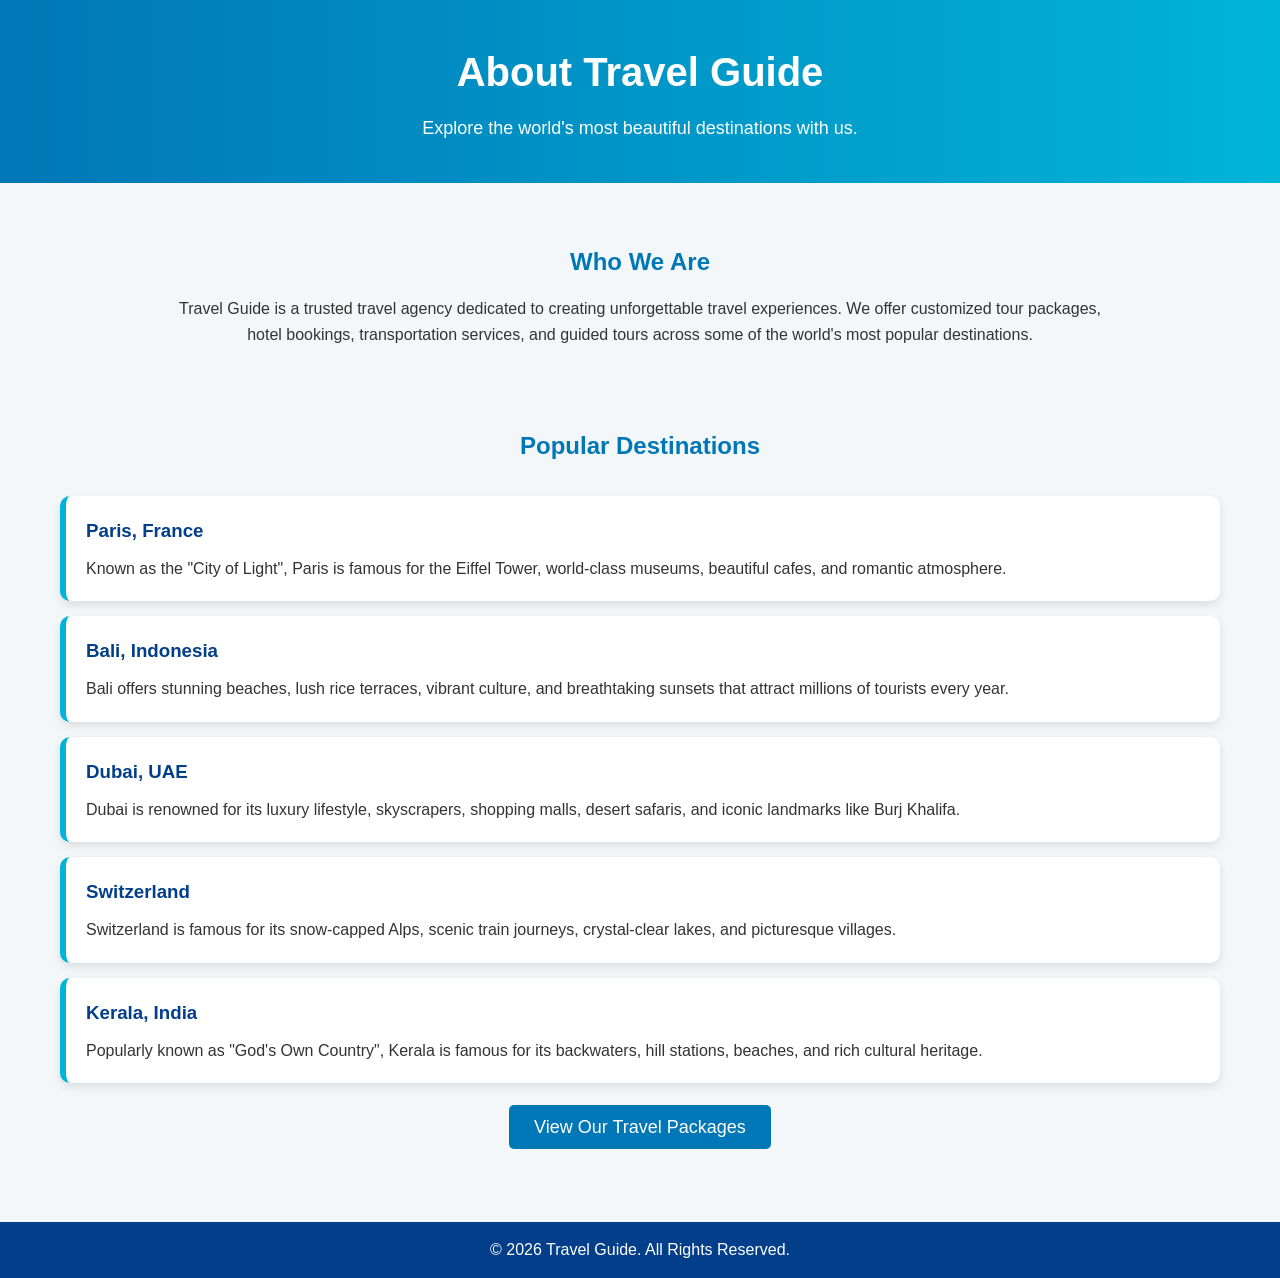
==== about.html @ c44bd470 "Adding both about.html and CSS file" ====
<!DOCTYPE html>
<html lang="en">
<head>
    <meta charset="UTF-8">
    <title>About Us - Travel Guide</title>
    <link rel="stylesheet" href="about.css">
</head>
<body>

    <header>
        <h1>About Travel Guide</h1>
        <p>Explore the world's most beautiful destinations with us.</p>
    </header>

    <section class="about">
        <h2>Who We Are</h2>
        <p>
            Travel Guide is a trusted travel agency dedicated to creating
            unforgettable travel experiences. We offer customized tour packages,
            hotel bookings, transportation services, and guided tours across
            some of the world's most popular destinations.
        </p>
    </section>

    <section class="destinations">
        <h2>Popular Destinations</h2>

        <div class="destination-card">
            <h3>Paris, France</h3>
            <p>
                Known as the "City of Light", Paris is famous for the Eiffel Tower,
                world-class museums, beautiful cafes, and romantic atmosphere.
            </p>
        </div>

        <div class="destination-card">
            <h3>Bali, Indonesia</h3>
            <p>
                Bali offers stunning beaches, lush rice terraces, vibrant culture,
                and breathtaking sunsets that attract millions of tourists every year.
            </p>
        </div>

        <div class="destination-card">
            <h3>Dubai, UAE</h3>
            <p>
                Dubai is renowned for its luxury lifestyle, skyscrapers, shopping malls,
                desert safaris, and iconic landmarks like Burj Khalifa.
            </p>
        </div>

        <div class="destination-card">
            <h3>Switzerland</h3>
            <p>
                Switzerland is famous for its snow-capped Alps, scenic train journeys,
                crystal-clear lakes, and picturesque villages.
            </p>
        </div>

        <div class="destination-card">
            <h3>Kerala, India</h3>
            <p>
                Popularly known as "God's Own Country", Kerala is famous for its
                backwaters, hill stations, beaches, and rich cultural heritage.
            </p>
        </div>
        <div class="package-btn">
    <a href="package.html">View Our Travel Packages</a>
</div>
    </section>

    <footer>
        <p>&copy; 2026 Travel Guide. All Rights Reserved.</p>
    </footer>

</body>
</html>
---- about.css ----
/* Reset */
*{
    margin: 0;
    padding: 0;
    box-sizing: border-box;
}

/* Body */
body{
    font-family: Arial, sans-serif;
    background-color: #f4f7fa;
    color: #333;
    line-height: 1.6;
}

/* Header */
header{
    background: linear-gradient(to right, #0077b6, #00b4d8);
    color: white;
    text-align: center;
    padding: 40px 20px;
}

header h1{
    font-size: 40px;
    margin-bottom: 10px;
}

header p{
    font-size: 18px;
}

/* About Section */
.about{
    max-width: 1000px;
    margin: 40px auto;
    padding: 20px;
    text-align: center;
}

.about h2{
    color: #0077b6;
    margin-bottom: 15px;
}
.package-btn{
    text-align: center;
    margin: 30px 0;
}

.package-btn a{
    background-color: #0077b6;
    color: white;
    text-decoration: none;
    padding: 12px 25px;
    border-radius: 5px;
    font-size: 18px;
}

.package-btn a:hover{
    background-color: #023e8a;
}

/* Destination Section */
.destinations{
    max-width: 1200px;
    margin: 20px auto;
    padding: 20px;
}

.destinations h2{
    text-align: center;
    color: #0077b6;
    margin-bottom: 30px;
}

/* Cards */
.destination-card{
    background: white;
    padding: 20px;
    margin: 15px 0;
    border-left: 6px solid #00b4d8;
    border-radius: 10px;
    box-shadow: 0 4px 10px rgba(0,0,0,0.1);
    transition: transform 0.3s;
}

.destination-card:hover{
    transform: translateY(-5px);
}

.destination-card h3{
    color: #023e8a;
    margin-bottom: 10px;
}

/* Footer */
footer{
    background-color: #023e8a;
    color: white;
    text-align: center;
    padding: 15px;
    margin-top: 30px;
}
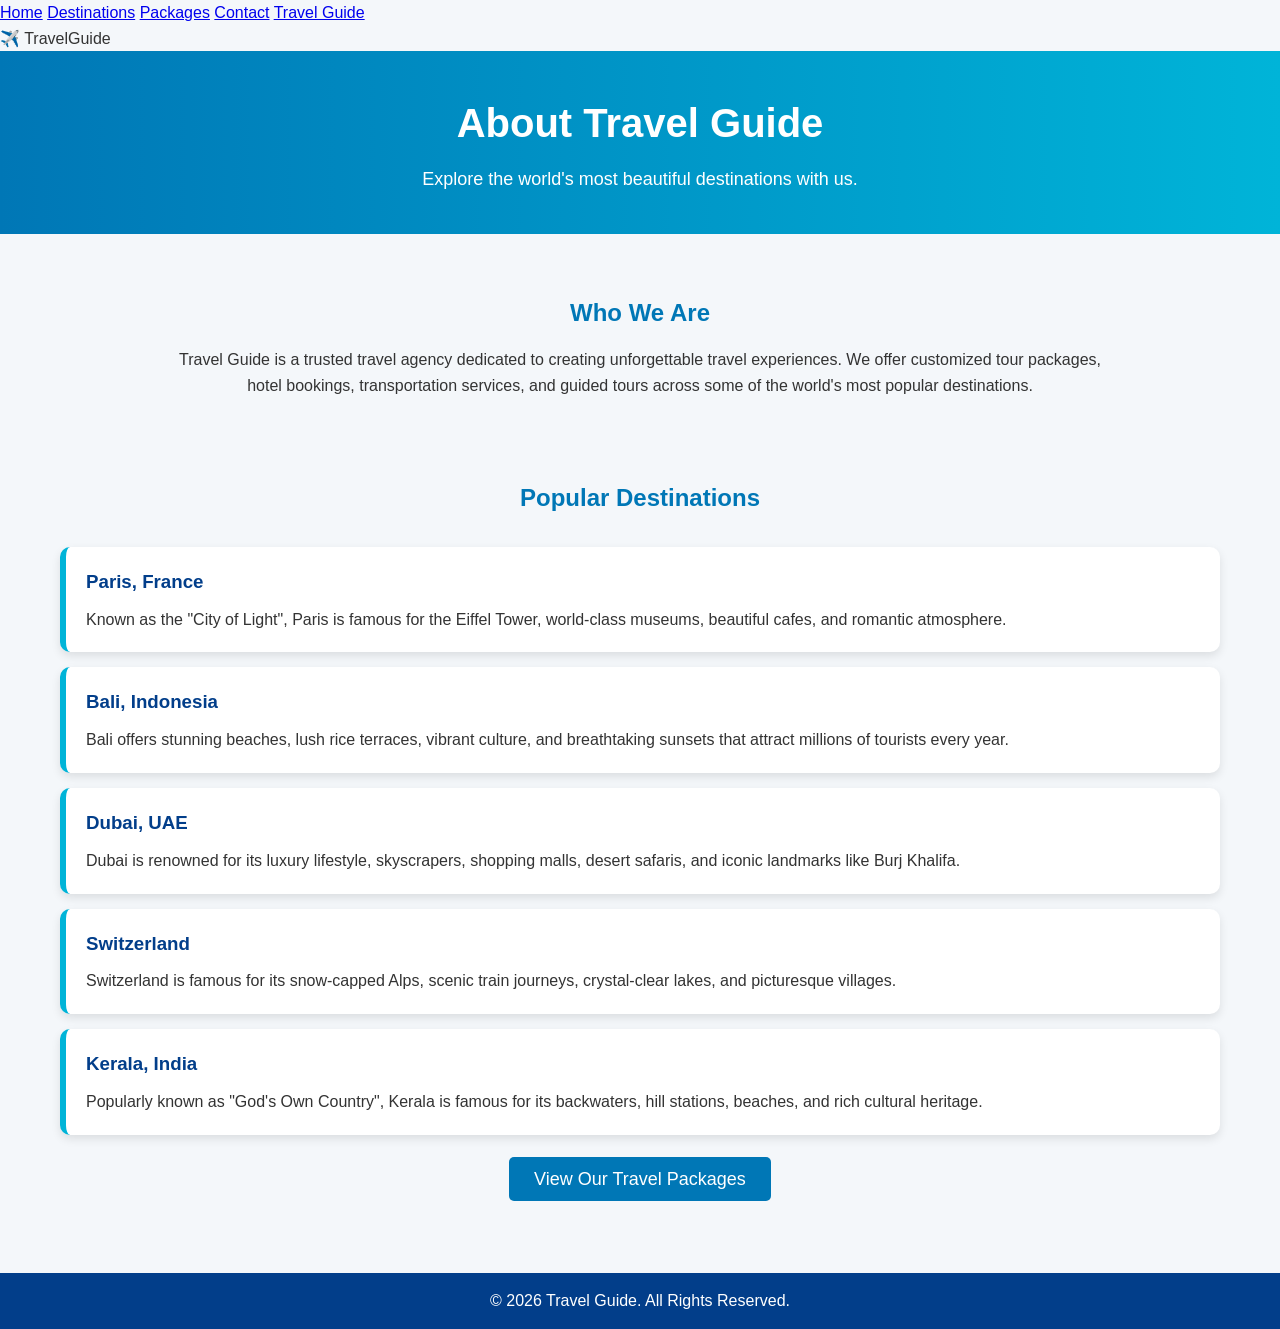
==== commit d3cbe694: "Update about.html Added Navigation bar for all pages" ====
--- a/about.html
+++ b/about.html
@@ -6,6 +6,17 @@
     <link rel="stylesheet" href="about.css">
 </head>
 <body>
+     <!-- NAVBAR -->
+  <nav>
+    <div>
+      <a href="index.html">Home</a>
+      <a href="about.html">Destinations</a>
+      <a href="package.html">Packages</a>
+      <a href="contact.html">Contact</a>
+      <a href="travelguide.html">Travel Guide</a>
+    </div>
+    <div class="logo">✈️ Travel<span>Guide</span></div>
+  </nav>
 
     <header>
         <h1>About Travel Guide</h1>
@@ -74,4 +85,4 @@
     </footer>
 
 </body>
-</html>+</html>
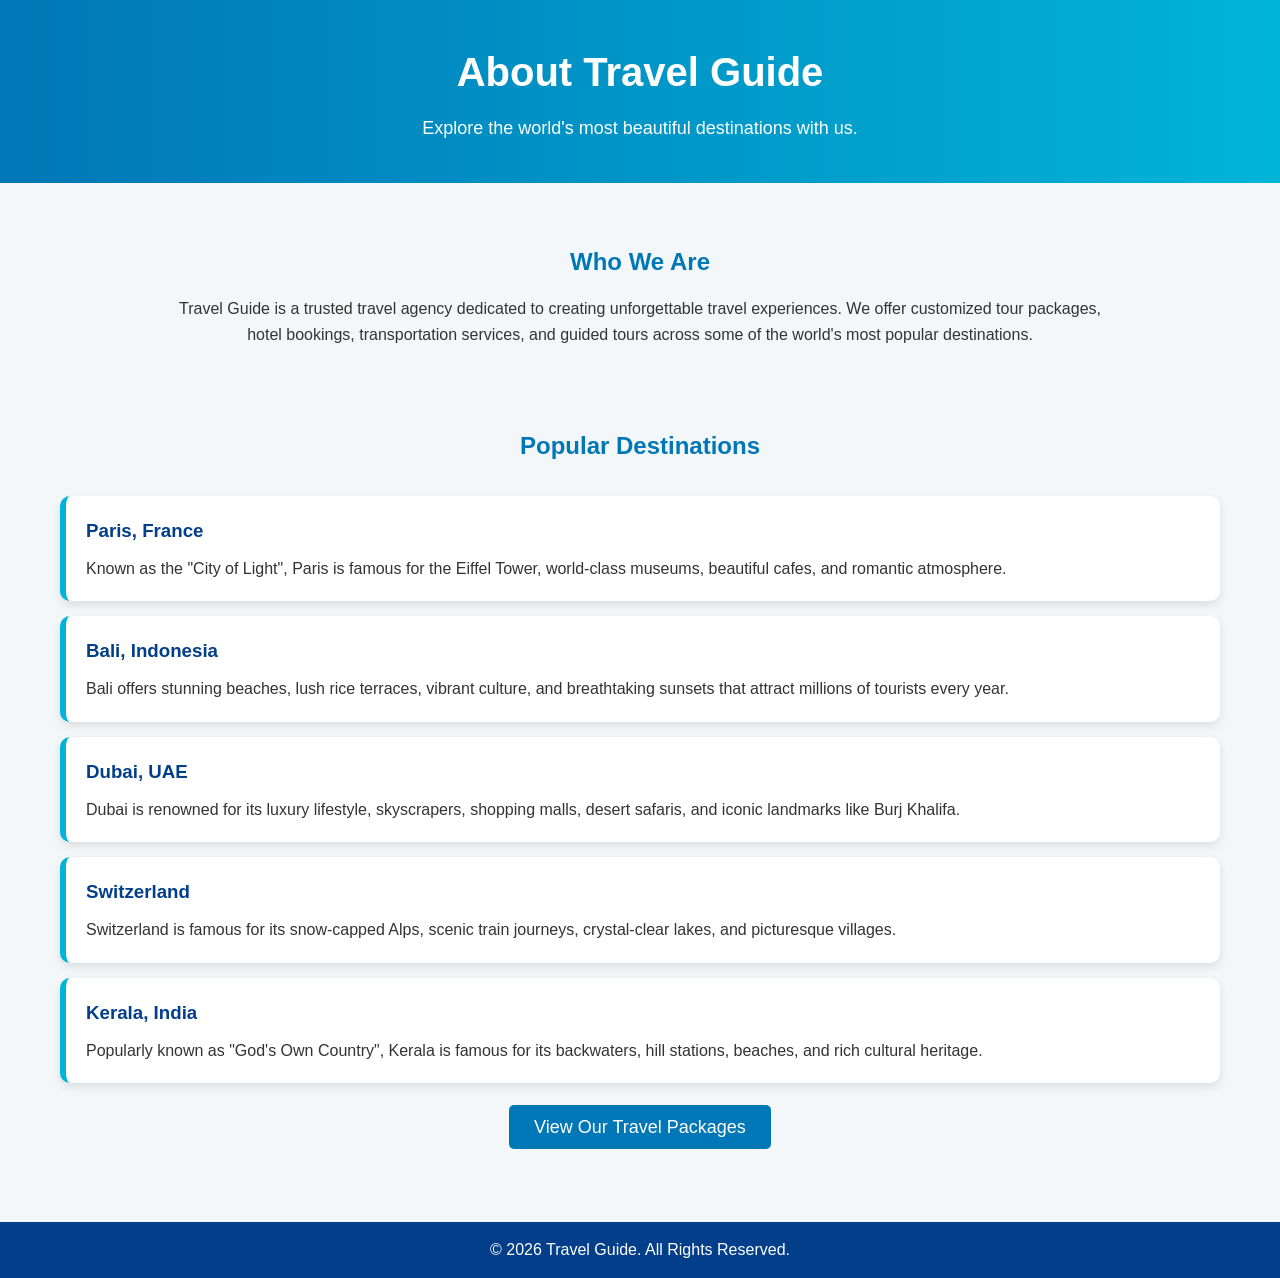
==== commit 476db9b9: "Merge branch 'main' into simon_branch" ====
--- a/about.html
+++ b/about.html
@@ -6,17 +6,6 @@
     <link rel="stylesheet" href="about.css">
 </head>
 <body>
-     <!-- NAVBAR -->
-  <nav>
-    <div>
-      <a href="index.html">Home</a>
-      <a href="about.html">Destinations</a>
-      <a href="package.html">Packages</a>
-      <a href="contact.html">Contact</a>
-      <a href="travelguide.html">Travel Guide</a>
-    </div>
-    <div class="logo">✈️ Travel<span>Guide</span></div>
-  </nav>
 
     <header>
         <h1>About Travel Guide</h1>
--- a/about.css
+++ b/about.css
@@ -100,4 +100,4 @@
     text-align: center;
     padding: 15px;
     margin-top: 30px;
-}+}
